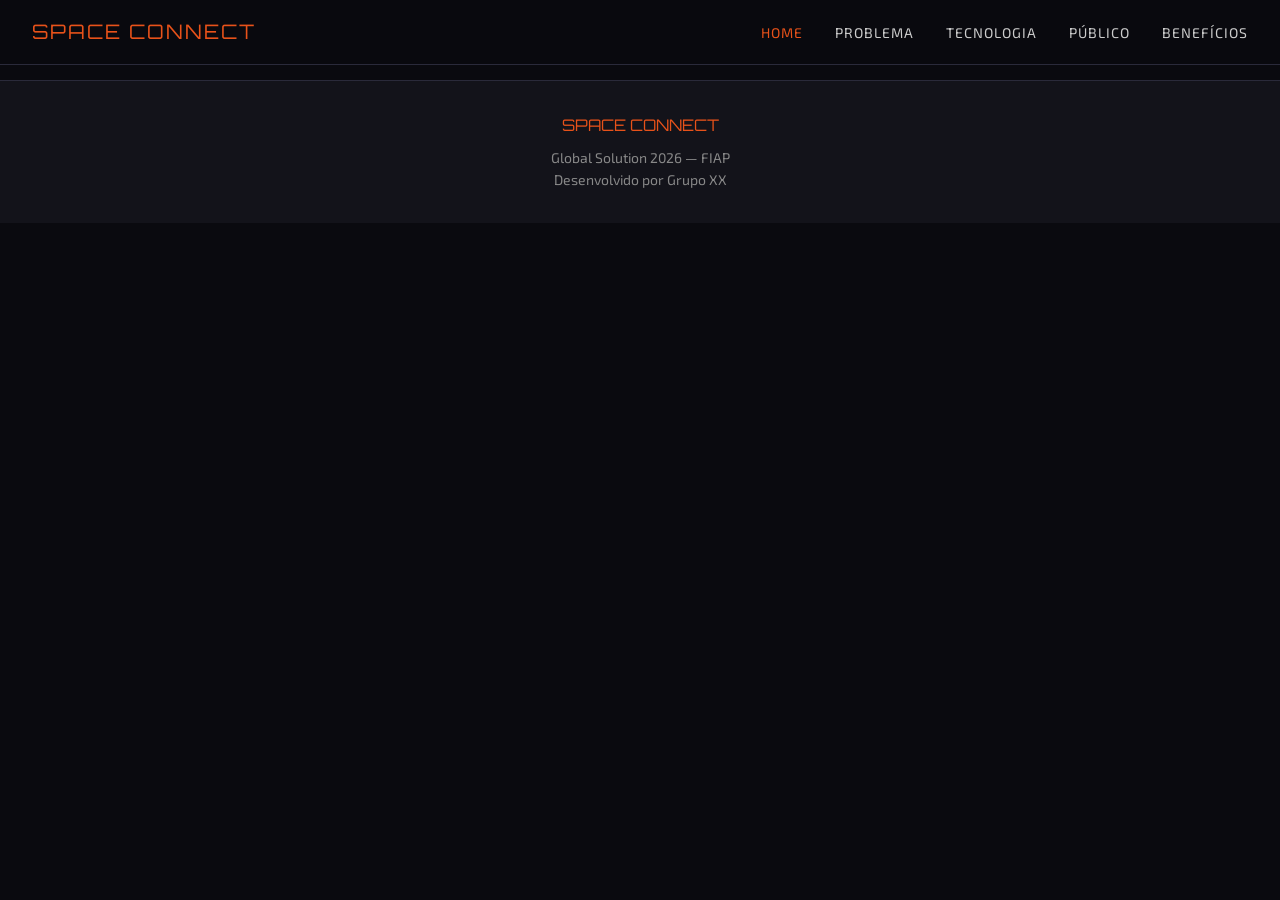
==== index.html @ 13faae8f "feat: estrutura base do projeto" ====
<!DOCTYPE html>
<html lang="pt-BR">
<head>
  <meta charset="UTF-8" />
  <meta name="viewport" content="width=device-width, initial-scale=1.0" />
  <title>Space Connect</title>
  <link rel="stylesheet" href="css/style.css" />
</head>
<body>

  <!-- header -->
  <header class="header">
    <a href="index.html" class="header__logo">SPACE CONNECT</a>
    <button class="menu-toggle" aria-label="Abrir menu">
      <span></span><span></span><span></span>
    </button>
    <nav>
      <ul class="nav__lista">
        <li><a href="index.html"      class="nav__link">Home</a></li>
        <li><a href="problema.html"   class="nav__link">Problema</a></li>
        <li><a href="tecnologia.html" class="nav__link">Tecnologia</a></li>
        <li><a href="publico.html"    class="nav__link">Público</a></li>
        <li><a href="beneficios.html" class="nav__link">Benefícios</a></li>
      </ul>
    </nav>
  </header>

  <!-- Conteudo -->
  <main style="padding-top: 80px;">

  </main>

  <!-- Footer -->
  <footer class="footer">
    <p class="footer__nome">SPACE CONNECT</p>
    <p>Global Solution 2026 — FIAP</p>
    <p>Desenvolvido por Grupo XX</p>
  </footer>

  <script src="js/main.js"></script>
</body>
</html>
---- css/style.css ----
@import url('https://fonts.googleapis.com/css2?family=Orbitron:wght@400;700;900&family=Exo+2:wght@300;400;600&display=swap');
@import 'reset.css';
@import 'variables.css';

/* ========================
   BASE
======================== */
body {
  background-color: var(--cor-fundo);
  color: var(--cor-texto);
  font-family: var(--fonte-corpo);
}

h1, h2, h3, h4 {
  font-family: var(--fonte-titulo);
  color: var(--cor-secundaria);
  line-height: 1.2;
}

/* ========================
   HEADER / NAV
======================== */
.header {
  position: fixed;
  top: 0;
  left: 0;
  width: 100%;
  z-index: 100;
  padding: var(--espaco-sm) var(--espaco-md);
  display: flex;
  justify-content: space-between;
  align-items: center;
  background: rgba(10, 10, 15, 0.85);
  backdrop-filter: blur(10px);
  border-bottom: 1px solid var(--cor-borda);
}

.header__logo {
  font-family: var(--fonte-titulo);
  font-size: var(--tamanho-lg);
  color: var(--cor-primaria);
  letter-spacing: 2px;
}

.nav__lista {
  display: flex;
  gap: var(--espaco-md);
}

.nav__link {
  font-size: var(--tamanho-sm);
  color: var(--cor-texto);
  letter-spacing: 1px;
  text-transform: uppercase;
  transition: color var(--transicao);
  position: relative;
}

.nav__link::after {
  content: '';
  position: absolute;
  bottom: -4px;
  left: 0;
  width: 0;
  height: 2px;
  background: var(--cor-primaria);
  transition: width var(--transicao);
}

.nav__link:hover {
  color: var(--cor-primaria);
}

.nav__link:hover::after {
  width: 100%;
}

.nav__link.ativo {
  color: var(--cor-primaria);
}

/* Menu hambúrguer */
.menu-toggle {
  display: none;
  flex-direction: column;
  gap: 5px;
  cursor: pointer;
}

.menu-toggle span {
  width: 24px;
  height: 2px;
  background: var(--cor-secundaria);
  transition: all var(--transicao);
}

/* ========================
   FOOTER
======================== */
.footer {
  background: var(--cor-fundo-card);
  border-top: 1px solid var(--cor-borda);
  padding: var(--espaco-md);
  text-align: center;
  color: var(--cor-texto-suave);
  font-size: var(--tamanho-sm);
}

.footer__nome {
  color: var(--cor-primaria);
  font-family: var(--fonte-titulo);
  font-size: var(--tamanho-md);
  margin-bottom: var(--espaco-xs);
}

/* ========================
   SEÇÕES GERAIS
======================== */
.secao {
  padding: var(--espaco-lg) var(--espaco-md);
  max-width: 1200px;
  margin: 0 auto;
}

.secao__titulo {
  font-size: var(--tamanho-xl);
  margin-bottom: var(--espaco-md);
  text-align: center;
}

.secao__titulo span {
  color: var(--cor-primaria);
}

/* ========================
   CARDS
======================== */
.card {
  background: var(--cor-fundo-card);
  border: 1px solid var(--cor-borda);
  border-radius: var(--raio-borda);
  padding: var(--espaco-md);
  transition: transform var(--transicao), border-color var(--transicao);
}

.card:hover {
  transform: translateY(-4px);
  border-color: var(--cor-primaria);
}

/* ========================
   BOTÕES
======================== */
.btn {
  display: inline-block;
  padding: 0.75rem 2rem;
  border-radius: var(--raio-borda);
  font-family: var(--fonte-titulo);
  font-size: var(--tamanho-sm);
  letter-spacing: 1px;
  text-transform: uppercase;
  transition: all var(--transicao);
}

.btn--primario {
  background: var(--cor-primaria);
  color: var(--cor-secundaria);
}

.btn--primario:hover {
  background: transparent;
  border: 1px solid var(--cor-primaria);
  color: var(--cor-primaria);
}

/* ========================
   RESPONSIVIDADE
======================== */
@media (max-width: 768px) {
  .menu-toggle {
    display: flex;
  }

  .nav__lista {
    display: none;
    flex-direction: column;
    position: absolute;
    top: 100%;
    left: 0;
    width: 100%;
    background: var(--cor-fundo);
    padding: var(--espaco-sm) var(--espaco-md);
    border-top: 1px solid var(--cor-borda);
  }

  .nav__lista.aberto {
    display: flex;
  }

  .secao__titulo {
    font-size: var(--tamanho-lg);
  }
}

/* ========================
   ANIMAÇÕES
======================== */
.fade-in {
  opacity: 0;
  transform: translateY(20px);
  transition: opacity 0.6s ease, transform 0.6s ease;
}

.fade-in.visivel {
  opacity: 1;
  transform: translateY(0);
}
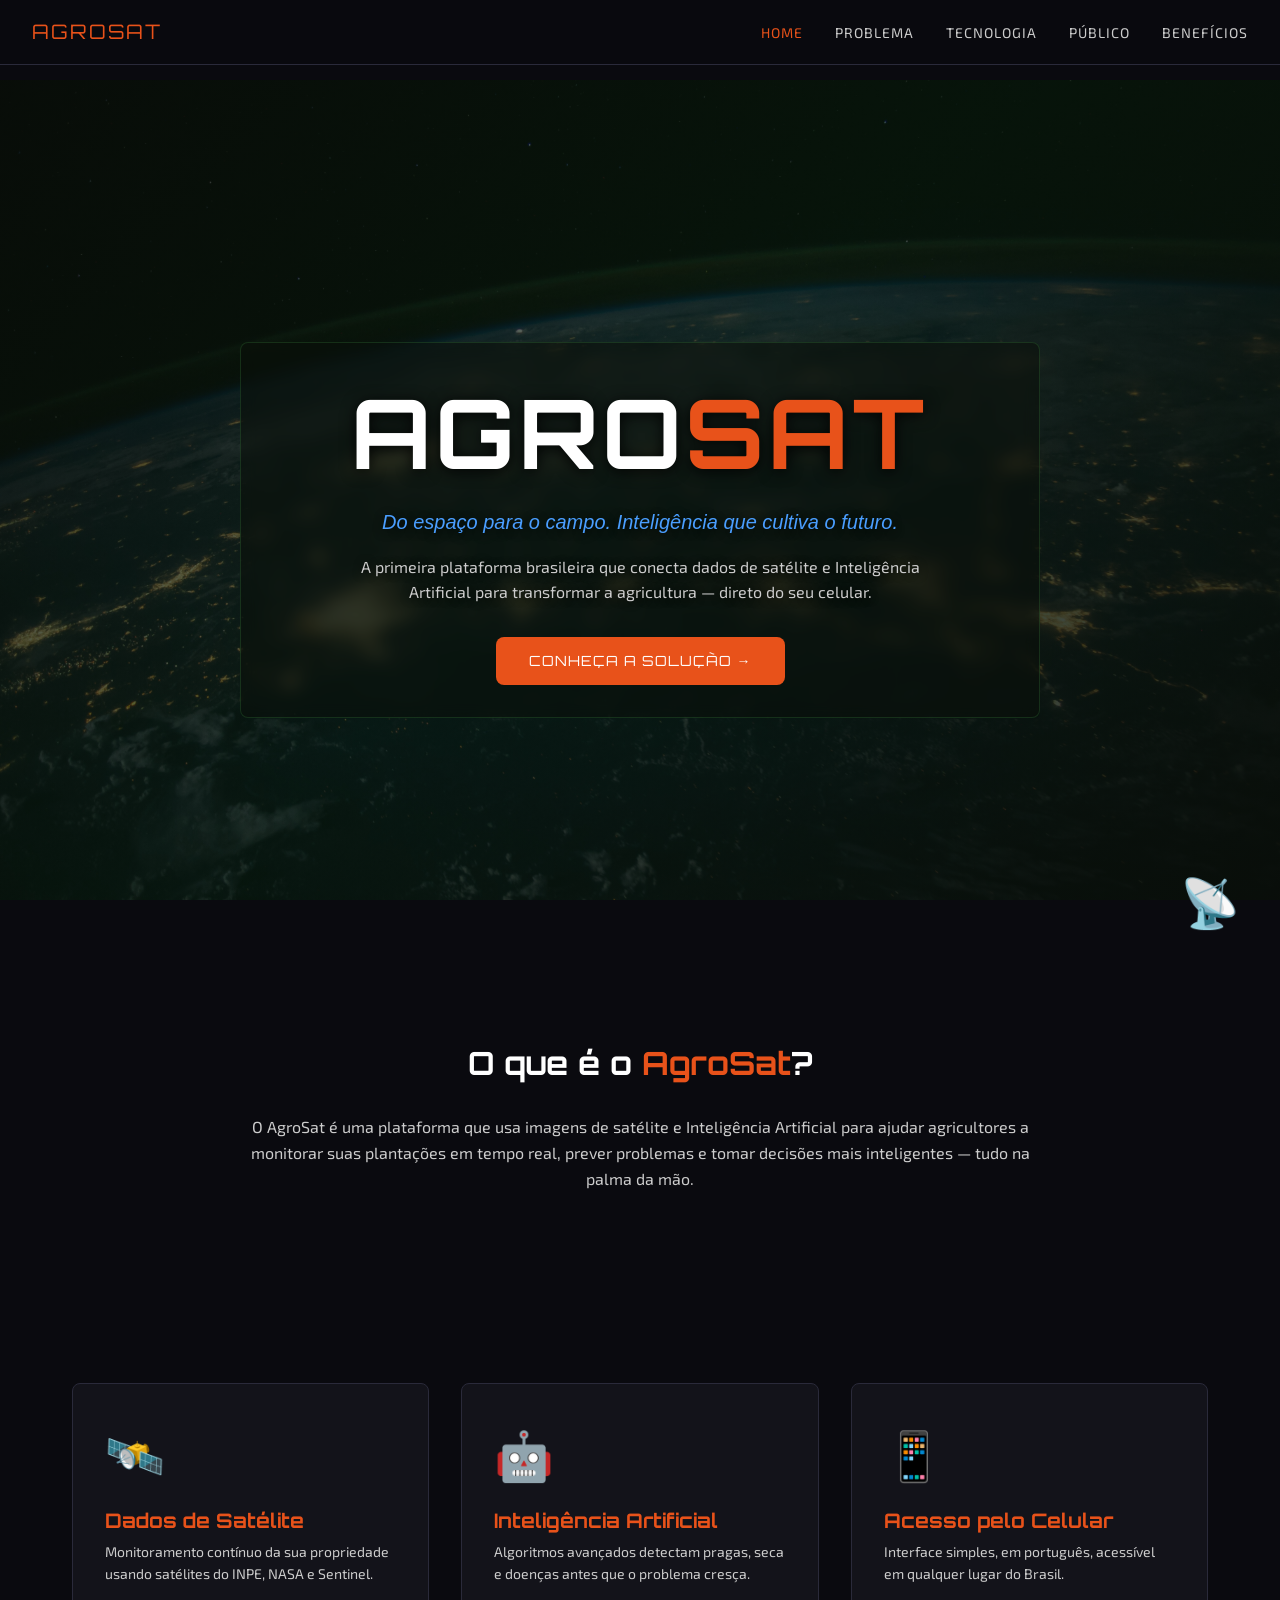
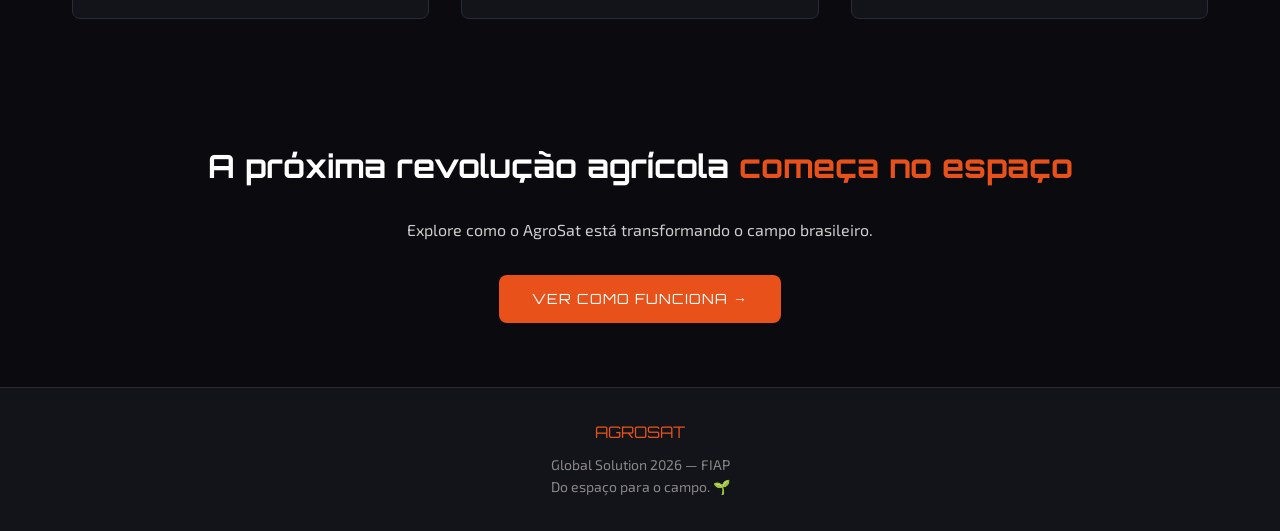
==== commit 3e22eb2d: "feat: pagina home pronta com a ideia do projeto" ====
--- a/index.html
+++ b/index.html
@@ -3,14 +3,14 @@
 <head>
   <meta charset="UTF-8" />
   <meta name="viewport" content="width=device-width, initial-scale=1.0" />
-  <title>Space Connect</title>
+  <title>AgroSat — Inteligência que cultiva o futuro</title>
   <link rel="stylesheet" href="css/style.css" />
 </head>
 <body>
 
-  <!-- header -->
+  <!-- Header -->
   <header class="header">
-    <a href="index.html" class="header__logo">SPACE CONNECT</a>
+    <a href="index.html" class="header__logo">AGROSAT</a>
     <button class="menu-toggle" aria-label="Abrir menu">
       <span></span><span></span><span></span>
     </button>
@@ -25,16 +25,86 @@
     </nav>
   </header>
 
-  <!-- Conteudo -->
-  <main style="padding-top: 80px;">
+  <main>
+
+    <section class="hero">
+
+      <!-- 📡 Antena pulsante no canto -->
+      <div class="antena">
+        📡
+        <span class="onda"></span>
+        <span class="onda"></span>
+        <span class="onda"></span>
+      </div>
+
+      <div class="hero__conteudo">
+        <h1 class="hero__titulo">AGRO<span>SAT</span></h1>
+        <p class="hero__slogan">Do espaço para o campo. Inteligência que cultiva o futuro.</p>
+        <p class="hero__descricao">
+          A primeira plataforma brasileira que conecta dados de satélite e Inteligência Artificial
+          para transformar a agricultura — direto do seu celular.
+        </p>
+        <a href="problema.html" class="btn btn--primario">Conheça a solução →</a>
+      </div>
+    </section>
+
+    <!-- Sobre -->
+    <section class="secao fade-in">
+      <h2 class="secao__titulo">O que é o <span>AgroSat</span>?</h2>
+      <p class="secao__texto">
+        O AgroSat é uma plataforma que usa imagens de satélite e Inteligência Artificial
+        para ajudar agricultores a monitorar suas plantações em tempo real, prever problemas
+        e tomar decisões mais inteligentes — tudo na palma da mão.
+      </p>
+    </section>
+
+    <!-- Destaques -->
+    <section class="secao destaques fade-in">
+      <div class="destaques__grid">
+
+        <div class="card">
+          <div class="card__icone">🛰️</div>
+          <h3 class="card__titulo">Dados de Satélite</h3>
+          <p class="card__texto">
+            Monitoramento contínuo da sua propriedade usando satélites do INPE, NASA e Sentinel.
+          </p>
+        </div>
+
+        <div class="card">
+          <div class="card__icone">🤖</div>
+          <h3 class="card__titulo">Inteligência Artificial</h3>
+          <p class="card__texto">
+            Algoritmos avançados detectam pragas, seca e doenças antes que o problema cresça.
+          </p>
+        </div>
+
+        <div class="card">
+          <div class="card__icone">📱</div>
+          <h3 class="card__titulo">Acesso pelo Celular</h3>
+          <p class="card__texto">
+            Interface simples, em português, acessível em qualquer lugar do Brasil.
+          </p>
+        </div>
+
+      </div>
+    </section>
+
+    <!-- CTA(Call to Action) -->
+    <section class="secao cta fade-in">
+      <h2 class="secao__titulo">A próxima revolução agrícola <span>começa no espaço</span></h2>
+      <p class="secao__texto">
+        Explore como o AgroSat está transformando o campo brasileiro.
+      </p>
+      <a href="tecnologia.html" class="btn btn--primario">Ver como funciona →</a>
+    </section>
 
   </main>
 
   <!-- Footer -->
   <footer class="footer">
-    <p class="footer__nome">SPACE CONNECT</p>
+    <p class="footer__nome">AGROSAT</p>
     <p>Global Solution 2026 — FIAP</p>
-    <p>Desenvolvido por Grupo XX</p>
+    <p>Do espaço para o campo. 🌱</p>
   </footer>
 
   <script src="js/main.js"></script>
--- a/css/style.css
+++ b/css/style.css
@@ -2,13 +2,16 @@
 @import 'reset.css';
 @import 'variables.css';
 
-/* ========================
-   BASE
-======================== */
+main {
+  padding-top: 80px;
+}
+
+/* BASE */
 body {
   background-color: var(--cor-fundo);
   color: var(--cor-texto);
   font-family: var(--fonte-corpo);
+  overflow-x: hidden;
 }
 
 h1, h2, h3, h4 {
@@ -17,9 +20,7 @@
   line-height: 1.2;
 }
 
-/* ========================
-   HEADER / NAV
-======================== */
+/* HEADER / NAV */
 .header {
   position: fixed;
   top: 0;
@@ -79,7 +80,7 @@
   color: var(--cor-primaria);
 }
 
-/* Menu hambúrguer */
+/* MENU MOBILE */
 .menu-toggle {
   display: none;
   flex-direction: column;
@@ -94,9 +95,7 @@
   transition: all var(--transicao);
 }
 
-/* ========================
-   FOOTER
-======================== */
+/* FOOTER */
 .footer {
   background: var(--cor-fundo-card);
   border-top: 1px solid var(--cor-borda);
@@ -113,9 +112,7 @@
   margin-bottom: var(--espaco-xs);
 }
 
-/* ========================
-   SEÇÕES GERAIS
-======================== */
+/* SEÇÕES */
 .secao {
   padding: var(--espaco-lg) var(--espaco-md);
   max-width: 1200px;
@@ -132,9 +129,14 @@
   color: var(--cor-primaria);
 }
 
-/* ========================
-   CARDS
-======================== */
+.secao__texto {
+  max-width: 800px;
+  margin: 0 auto var(--espaco-md);
+  text-align: center;
+  font-size: var(--tamanho-md);
+}
+
+/* CARDS */
 .card {
   background: var(--cor-fundo-card);
   border: 1px solid var(--cor-borda);
@@ -148,9 +150,23 @@
   border-color: var(--cor-primaria);
 }
 
-/* ========================
-   BOTÕES
-======================== */
+.card__icone {
+  font-size: 3rem;
+  margin-bottom: var(--espaco-sm);
+}
+
+.card__titulo {
+  font-size: var(--tamanho-lg);
+  margin-bottom: var(--espaco-xs);
+  color: var(--cor-primaria);
+}
+
+.card__texto {
+  font-size: var(--tamanho-sm);
+  color: var(--cor-texto);
+}
+
+/* BOTÕES */
 .btn {
   display: inline-block;
   padding: 0.75rem 2rem;
@@ -160,6 +176,7 @@
   letter-spacing: 1px;
   text-transform: uppercase;
   transition: all var(--transicao);
+  border: 1px solid transparent;
 }
 
 .btn--primario {
@@ -169,13 +186,129 @@
 
 .btn--primario:hover {
   background: transparent;
-  border: 1px solid var(--cor-primaria);
-  color: var(--cor-primaria);
-}
-
-/* ========================
-   RESPONSIVIDADE
-======================== */
+  border-color: var(--cor-primaria);
+  color: var(--cor-primaria);
+}
+
+/* HERO COM IMAGEM REALISTA */
+.hero {
+  min-height: 100vh;
+  display: flex;
+  align-items: center;
+  justify-content: center;
+  padding: var(--espaco-lg) var(--espaco-md);
+  position: relative;
+  overflow: hidden;
+  width: 100%;
+
+  /* IMAGEM DE FUNDO COM ESCURECIMENTO */
+  background:
+    linear-gradient(
+      135deg,
+      rgba(10, 15, 10, 0.80) 0%,
+      rgba(10, 30, 15, 0.65) 50%,
+      rgba(10, 15, 10, 0.90) 100%
+    ),
+    url('../assets/images/imagem1.jpg') center/cover no-repeat;
+  background-attachment: fixed;
+}
+
+.hero__conteudo {
+  text-align: center;
+  max-width: 800px;
+  width: 100%;
+  margin: 0 auto;
+  position: relative;
+  z-index: 2;
+  animation: subir 1s ease;
+  padding: var(--espaco-md);
+  background: rgba(10, 15, 10, 0.55);
+  backdrop-filter: blur(8px);
+  border-radius: var(--raio-borda);
+  border: 1px solid rgba(76, 175, 80, 0.2);
+}
+
+.hero__titulo {
+  font-size: clamp(3rem, 8vw, 6rem);
+  font-family: var(--fonte-titulo);
+  letter-spacing: 4px;
+  color: var(--cor-secundaria);
+  margin-bottom: var(--espaco-sm);
+  text-shadow: 0 2px 15px rgba(0, 0, 0, 0.9);
+}
+
+.hero__titulo span {
+  color: var(--cor-primaria);
+}
+
+.hero__slogan {
+  font-size: var(--tamanho-lg);
+  color: var(--cor-destaque);
+  margin-bottom: var(--espaco-sm);
+  font-style: italic;
+  text-shadow: 0 2px 10px rgba(0, 0, 0, 0.8);
+}
+
+.hero__descricao {
+  font-size: var(--tamanho-md);
+  margin-bottom: var(--espaco-md);
+  color: var(--cor-texto);
+  max-width: 600px;
+  margin-left: auto;
+  margin-right: auto;
+  text-shadow: 0 1px 8px rgba(0, 0, 0, 0.9);
+}
+
+@keyframes subir {
+  from { opacity: 0; transform: translateY(30px); }
+  to   { opacity: 1; transform: translateY(0); }
+}
+
+/* ANTENA PULSANTE */
+.antena {
+  position: absolute;
+  bottom: 40px;
+  right: 40px;
+  font-size: 3rem;
+  z-index: 1;
+}
+
+.onda {
+  position: absolute;
+  top: 50%;
+  left: 50%;
+  width: 60px;
+  height: 60px;
+  border: 2px solid var(--cor-primaria);
+  border-radius: 50%;
+  transform: translate(-50%, -50%);
+  animation: pulsar 3s ease-out infinite;
+  opacity: 0;
+}
+
+.onda:nth-child(2) { animation-delay: 1s; }
+.onda:nth-child(3) { animation-delay: 2s; }
+
+@keyframes pulsar {
+  0%   { transform: translate(-50%, -50%) scale(0.5); opacity: 1; }
+  100% { transform: translate(-50%, -50%) scale(3);   opacity: 0; }
+}
+
+/* DESTAQUES  */
+.destaques__grid {
+  display: grid;
+  grid-template-columns: repeat(auto-fit, minmax(260px, 1fr));
+  gap: var(--espaco-md);
+  margin-top: var(--espaco-md);
+}
+
+/* CTA */
+.cta {
+  text-align: center;
+  padding-bottom: var(--espaco-lg);
+}
+
+/* RESPONSIVIDADE */
 @media (max-width: 768px) {
   .menu-toggle {
     display: flex;
@@ -200,11 +333,20 @@
   .secao__titulo {
     font-size: var(--tamanho-lg);
   }
-}
-
-/* ========================
-   ANIMAÇÕES
-======================== */
+
+  .antena {
+    bottom: 20px;
+    right: 20px;
+    font-size: 2rem;
+  }
+
+  /* No celular */
+  .hero {
+    background-attachment: scroll;
+  }
+}
+
+/* ANIMAÇÕES GERAIS */
 .fade-in {
   opacity: 0;
   transform: translateY(20px);
@@ -214,4 +356,5 @@
 .fade-in.visivel {
   opacity: 1;
   transform: translateY(0);
-}+}
+
